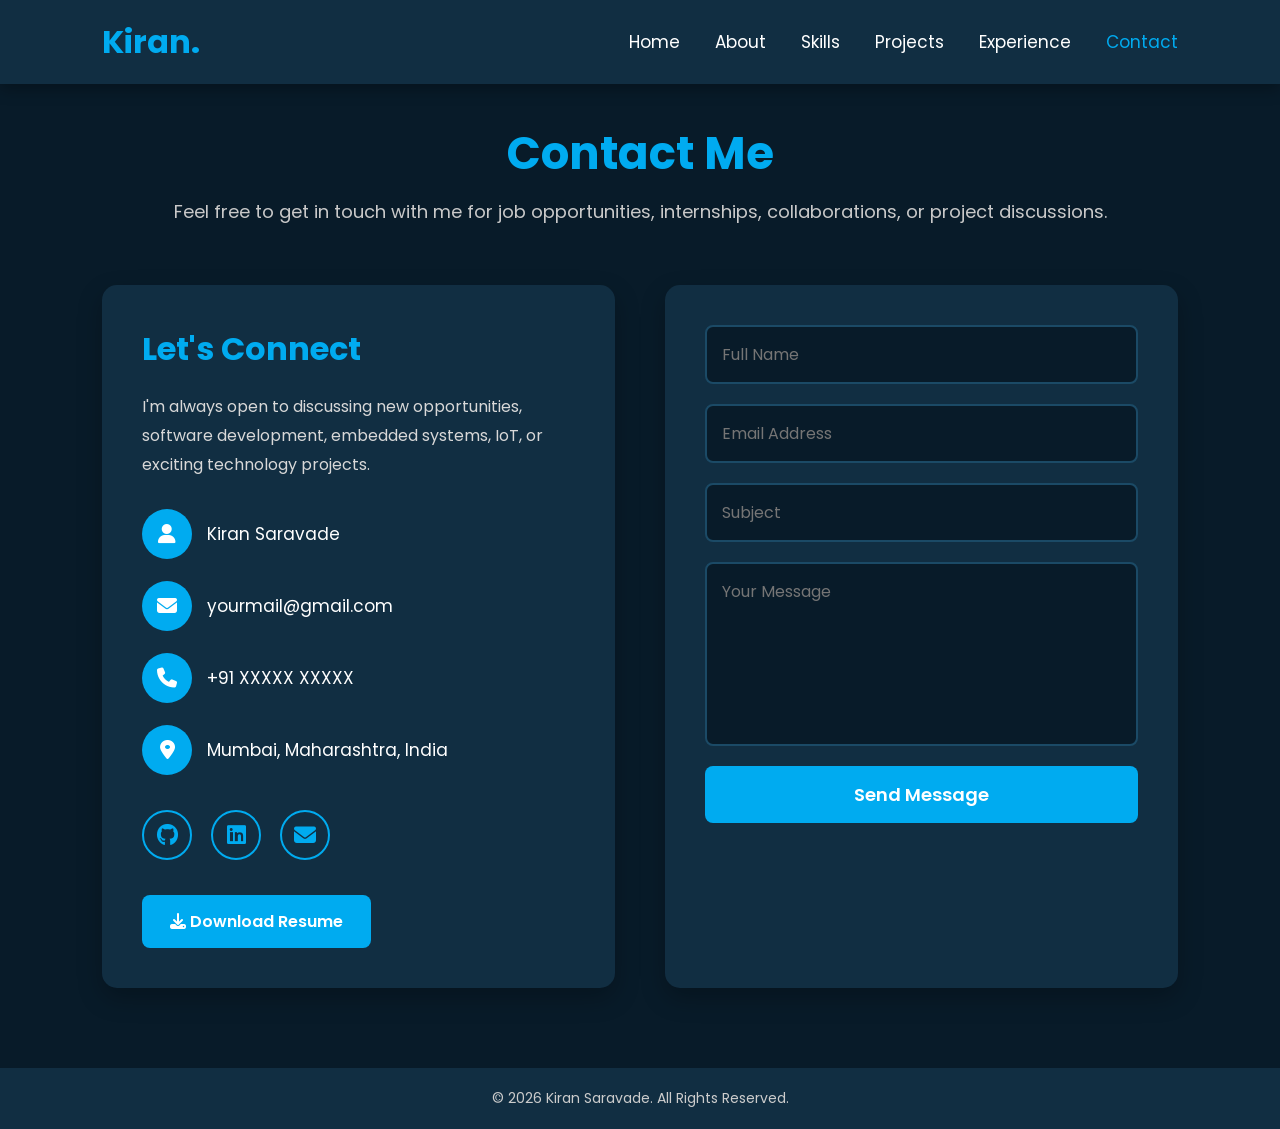
==== contact.html @ 33a6e01e "Initial Portfolio Website" ====
<!DOCTYPE html>
<html lang="en">

<head>

    <meta charset="UTF-8">
    <meta name="viewport" content="width=device-width, initial-scale=1.0">

    <title>Contact | Kiran Saravade</title>

    <link rel="stylesheet" href="style.css">

    <link href="https://fonts.googleapis.com/css2?family=Poppins:wght@300;400;500;600;700&display=swap" rel="stylesheet">

    <link rel="stylesheet"
        href="https://cdnjs.cloudflare.com/ajax/libs/font-awesome/6.6.0/css/all.min.css">

</head>

<body>

    <!-- Navigation -->

    <nav>

        <div class="logo">
            <a href="index.html">Kiran.</a>
        </div>

        <ul>

            <li><a href="index.html">Home</a></li>

            <li><a href="about.html">About</a></li>

            <li><a href="skills.html">Skills</a></li>

            <li><a href="projects.html">Projects</a></li>

            <li><a href="experience.html">Experience</a></li>

            <li><a href="contact.html" class="active">Contact</a></li>

        </ul>

    </nav>

    <!-- Contact Section -->

    <section class="contact-page">

        <h1 class="page-title">Contact Me</h1>

        <p class="page-subtitle">
            Feel free to get in touch with me for job opportunities, internships, collaborations, or project discussions.
        </p>

        <div class="contact-container">

            <!-- Left Side -->

            <div class="contact-info">

                <h2>Let's Connect</h2>

                <p>
                    I'm always open to discussing new opportunities, software development,
                    embedded systems, IoT, or exciting technology projects.
                </p>

                <div class="info-item">
                    <i class="fas fa-user"></i>
                    <span>Kiran Saravade</span>
                </div>

                <div class="info-item">
                    <i class="fas fa-envelope"></i>
                    <span>yourmail@gmail.com</span>
                </div>

                <div class="info-item">
                    <i class="fas fa-phone"></i>
                    <span>+91 XXXXX XXXXX</span>
                </div>

                <div class="info-item">
                    <i class="fas fa-map-marker-alt"></i>
                    <span>Mumbai, Maharashtra, India</span>
                </div>

                <div class="social-links">

                    <a href="https://github.com/yourusername" target="_blank">
                        <i class="fab fa-github"></i>
                    </a>

                    <a href="https://linkedin.com/in/yourprofile" target="_blank">
                        <i class="fab fa-linkedin"></i>
                    </a>

                    <a href="mailto:yourmail@gmail.com">
                        <i class="fas fa-envelope"></i>
                    </a>

                </div>

                <a href="assets/resume/Kiran_Saravade_Resume.pdf"
                    class="download-btn"
                    target="_blank">

                    <i class="fas fa-download"></i>
                    Download Resume

                </a>

            </div>

            <!-- Right Side -->

            <div class="contact-form">

                <form>

                    <input type="text" placeholder="Full Name" required>

                    <input type="email" placeholder="Email Address" required>

                    <input type="text" placeholder="Subject" required>

                    <textarea rows="6" placeholder="Your Message"></textarea>

                    <button type="submit">

                        Send Message

                    </button>

                </form>

            </div>

        </div>

    </section>
    <footer>

    <p>© 2026 Kiran Saravade. All Rights Reserved.</p>

</footer>

</body>

</html>
---- style.css ----
/* ===============================
   Google Font & Reset
================================ */

@import url('https://fonts.googleapis.com/css2?family=Poppins:wght@300;400;500;600;700&display=swap');

*{
    margin:0;
    padding:0;
    box-sizing:border-box;
    font-family:'Poppins',sans-serif;
}

html{
    scroll-behavior:smooth;
}

body{
    background:#081b29;
    color:#ffffff;
}

/* ===============================
   Navigation
================================ */

nav{
    position:fixed;
    top:0;
    left:0;
    width:100%;
    background:#112e42;
    display:flex;
    justify-content:space-between;
    align-items:center;
    padding:18px 8%;
    z-index:1000;
    box-shadow:0 5px 15px rgba(0,0,0,0.3);
}

.logo a{
    text-decoration:none;
    color:#00abf0;
    font-size:32px;
    font-weight:700;
}

nav ul{
    display:flex;
    list-style:none;
}

nav ul li{
    margin-left:35px;
}

nav ul li a{
    text-decoration:none;
    color:#ffffff;
    font-size:17px;
    transition:.3s;
}

nav ul li a:hover,
nav ul li a.active{
    color:#00abf0;
}

/* ===============================
   Hero Section
================================ */

.hero{
    width:100%;
    min-height:100vh;
    display:flex;
    justify-content:space-between;
    align-items:center;
    padding:120px 8%;
    gap:60px;
}

/* Left Side */

.hero-content{
    flex:1;
}

.hero-content h3{
    font-size:24px;
    color:#00abf0;
    margin-bottom:10px;
}

.hero-content h1{
    font-size:65px;
    margin-bottom:15px;
}

.hero-content h2{
    font-size:34px;
    color:#00abf0;
    margin-bottom:10px;
}

.hero-content h4{
    font-size:22px;
    color:#c7c7c7;
    margin-bottom:25px;
}

.hero-content p{
    color:#d8d8d8;
    line-height:1.8;
    font-size:17px;
    max-width:650px;
}

/* ===============================
   Buttons
================================ */

.hero-buttons{
    margin-top:35px;
    display:flex;
    gap:20px;
}

.btn{
    background:#00abf0;
    color:white;
    text-decoration:none;
    padding:14px 30px;
    border-radius:8px;
    font-weight:600;
    transition:.3s;
}

.btn:hover{
    background:#0096d6;
    transform:translateY(-5px);
}

.btn-outline{
    border:2px solid #00abf0;
    color:#00abf0;
    text-decoration:none;
    padding:14px 30px;
    border-radius:8px;
    font-weight:600;
    transition:.3s;
}

.btn-outline:hover{
    background:#00abf0;
    color:white;
}

/* ===============================
   Social Icons
================================ */

.social-icons{
    margin-top:40px;
}

.social-icons a{
    display:inline-flex;
    justify-content:center;
    align-items:center;
    width:50px;
    height:50px;
    border:2px solid #00abf0;
    border-radius:50%;
    color:#00abf0;
    font-size:22px;
    text-decoration:none;
    margin-right:15px;
    transition:.3s;
}

.social-icons a:hover{
    background:#00abf0;
    color:white;
    transform:translateY(-5px);
}

/* ===============================
   Profile Image
================================ */

.hero-image{
    flex:1;
    display:flex;
    justify-content:center;
}

.hero-image img{
    width:380px;
    height:380px;
    border-radius:50%;
    object-fit:cover;
    border:6px solid #00abf0;
    box-shadow:0 0 35px rgba(0,171,240,.5);
    transition:.4s;
}

.hero-image img:hover{
    transform:scale(1.05);
}

/* ===============================
   Responsive
================================ */

@media(max-width:992px){

nav{
    padding:15px 5%;
}

nav ul li{
    margin-left:18px;
}

.hero{
    flex-direction:column-reverse;
    text-align:center;
    padding-top:150px;
}

.hero-content h1{
    font-size:45px;
}

.hero-content h2{
    font-size:28px;
}

.hero-content h4{
    font-size:18px;
}

.hero-content p{
    margin:auto;
}

.hero-buttons{
    justify-content:center;
    flex-wrap:wrap;
}

.social-icons{
    text-align:center;
}

.hero-image img{
    width:280px;
    height:280px;
}

}
.hero-content{
    animation: slideLeft 1s ease;
}


.hero-image{
    animation: slideRight 1s ease;
}

@keyframes slideLeft{

    from{
        opacity:0;
        transform:translateX(-80px);
    }

    to{
        opacity:1;
        transform:translateX(0);
    }

}

@keyframes slideRight{

    from{
        opacity:0;
        transform:translateX(80px);
    }

    to{
        opacity:1;
        transform:translateX(0);
    }

}
footer{

    text-align:center;
    padding:20px;
    background:#112e42;
    color:#ccc;
    font-size:14px;

}
/* ==========================================
   ABOUT PAGE
========================================== */

.about{

    width:100%;

    min-height:100vh;

    background:#081b29;

    display:flex;

    justify-content:space-between;

    align-items:center;

    gap:60px;

    padding:120px 8% 80px;

}

/* About Image */

.about-image{

    flex:1;

    display:flex;

    justify-content:center;

    align-items:center;

}

.about-image img{

    width:350px;

    height:350px;

    object-fit:cover;

    border-radius:20px;

    border:5px solid #00abf0;

    box-shadow:0 0 30px rgba(0,171,240,.4);

    transition:.4s;

}

.about-image img:hover{

    transform:scale(1.05);

}

/* About Content */

.about-content{

    flex:1.5;

}

.about-content h1{

    font-size:45px;

    color:#00abf0;

    margin-bottom:25px;

}

.about-content p{

    color:#d8d8d8;

    font-size:17px;

    line-height:1.8;

    margin-bottom:20px;

    text-align:justify;

}

/* About Information Box */

.about-box{

    background:#112e42;

    padding:25px;

    margin-top:30px;

    border-radius:15px;

    border-left:5px solid #00abf0;

    transition:.3s;

}

.about-box:hover{

    transform:translateY(-5px);

    box-shadow:0 10px 20px rgba(0,171,240,.25);

}

.about-box h2{

    color:#00abf0;

    margin-bottom:15px;

    font-size:26px;

}

.about-box ul{

    padding-left:20px;

}

.about-box ul li{

    color:#ededed;

    margin-bottom:12px;

    font-size:17px;

}

.about-box p{

    margin:0;

}

/* Responsive */

@media(max-width:992px){

.about{

flex-direction:column;

text-align:center;

padding:140px 6% 60px;

}

.about-content{

width:100%;

}

.about-content p{

text-align:center;

}

.about-image img{

width:280px;

height:280px;

}

.about-box{

text-align:left;

}

}
/* ==========================================
   SKILLS PAGE
========================================== */

.skills-page{
    width: 100%;
    min-height: 100vh;
    background: #081b29;
    padding: 120px 8% 80px;
}

/* Page Heading */

.page-title{
    text-align: center;
    font-size: 45px;
    color: #00abf0;
    margin-bottom: 10px;
}

.page-subtitle{
    text-align: center;
    font-size: 18px;
    color: #c9c9c9;
    margin-bottom: 60px;
}

/* Skills Grid */

.skills-grid{
    display: grid;
    grid-template-columns: repeat(auto-fit, minmax(280px,1fr));
    gap: 30px;
}

/* Skill Card */

.skill-box{
    background: #112e42;
    border-radius: 15px;
    padding: 35px 25px;
    text-align: center;
    transition: 0.4s ease;
    border: 2px solid transparent;
}

.skill-box:hover{
    transform: translateY(-10px);
    border-color: #00abf0;
    box-shadow: 0 15px 30px rgba(0,171,240,.25);
}

/* Icon */

.skill-box i{
    font-size: 55px;
    color: #00abf0;
    margin-bottom: 20px;
    transition: .4s;
}

.skill-box:hover i{
    transform: scale(1.2);
}

/* Skill Name */

.skill-box h3{
    font-size: 24px;
    color: #ffffff;
    margin-bottom: 12px;
}

/* Description */

.skill-box p{
    color: #d8d8d8;
    font-size: 15px;
    line-height: 1.6;
    margin-bottom: 20px;
}

/* Progress Bar */

.skill-level{
    width:100%;
    height:8px;
    background:#1f465e;
    border-radius:20px;
    overflow:hidden;
}

.skill-progress{
    height:100%;
    background:#00abf0;
    border-radius:20px;
}

/* Progress Width */

.python{
    width:90%;
}

.flask{
    width:85%;
}

.html{
    width:90%;
}

.css{
    width:88%;
}

.javascript{
    width:70%;
}

.mysql{
    width:80%;
}

.embedded{
    width:90%;
}

.iot{
    width:85%;
}

.arduino{
    width:90%;
}

.github{
    width:85%;
}

.vscode{
    width:95%;
}

.kicad{
    width:75%;
}

/* Responsive */

@media(max-width:992px){

.skills-page{
    padding:120px 6% 60px;
}

.page-title{
    font-size:38px;
}

.page-subtitle{
    font-size:16px;
}

.skills-grid{
    grid-template-columns:1fr;
}

.skill-box{
    padding:30px 20px;
}

.skill-box i{
    font-size:50px;
}

.skill-box h3{
    font-size:22px;
}

}
/* ==========================================
   PROJECTS PAGE
========================================== */

.projects-page{
    width:100%;
    min-height:100vh;
    background:#081b29;
    padding:120px 8% 80px;
}

/* Projects Grid */

.projects-grid{
    display:grid;
    grid-template-columns:repeat(auto-fit,minmax(340px,1fr));
    gap:35px;
    margin-top:50px;
}

/* Project Card */

.project-card{
    background:#112e42;
    border-radius:18px;
    overflow:hidden;
    transition:.4s;
    border:2px solid transparent;
    box-shadow:0 10px 25px rgba(0,0,0,.25);
}

.project-card:hover{
    transform:translateY(-10px);
    border-color:#00abf0;
    box-shadow:0 18px 35px rgba(0,171,240,.25);
}

/* Project Image */

.project-card img{
    width:100%;
    height:220px;
    object-fit:cover;
    transition:.4s;
}

.project-card:hover img{
    transform:scale(1.05);
}

/* Content */

.project-content{
    padding:25px;
}

.project-content h2{
    color:#00abf0;
    font-size:24px;
    margin-bottom:15px;
}

.project-content p{
    color:#d8d8d8;
    line-height:1.8;
    font-size:15px;
    margin-bottom:20px;
}

/* Technology Tags */

.project-tags{
    display:flex;
    flex-wrap:wrap;
    gap:10px;
    margin-bottom:25px;
}

.project-tags span{
    background:#00abf0;
    color:#ffffff;
    padding:8px 15px;
    border-radius:30px;
    font-size:13px;
    font-weight:500;
}

/* Buttons */

.project-buttons{
    display:flex;
    gap:15px;
}

/* GitHub Button */

.github-btn{
    flex:1;
    text-align:center;
    text-decoration:none;
    background:#00abf0;
    color:#ffffff;
    padding:12px;
    border-radius:8px;
    font-weight:600;
    transition:.3s;
}

.github-btn:hover{
    background:#0089c2;
}

/* Demo Button */

.demo-btn{
    flex:1;
    text-align:center;
    text-decoration:none;
    border:2px solid #00abf0;
    color:#00abf0;
    padding:12px;
    border-radius:8px;
    font-weight:600;
    transition:.3s;
}

.demo-btn:hover{
    background:#00abf0;
    color:#ffffff;
}

/* Icons */

.project-buttons i{
    margin-right:8px;
}

/* Responsive */

@media(max-width:992px){

.projects-page{
    padding:120px 6% 60px;
}

.projects-grid{
    grid-template-columns:1fr;
}

.project-content h2{
    font-size:22px;
}

.project-buttons{
    flex-direction:column;
}

}
/* ==========================================
   EXPERIENCE PAGE
========================================== */

.experience-page{
    width:100%;
    min-height:100vh;
    background:#081b29;
    padding:120px 8% 80px;
}

/* Timeline */

.timeline{
    max-width:1000px;
    margin:50px auto 0;
    display:flex;
    flex-direction:column;
    gap:35px;
}

/* Experience Card */

.experience-card{
    display:flex;
    align-items:flex-start;
    gap:25px;
    background:#112e42;
    padding:30px;
    border-radius:15px;
    border-left:5px solid #00abf0;
    transition:0.4s;
    box-shadow:0 8px 20px rgba(0,0,0,.25);
}

.experience-card:hover{
    transform:translateY(-8px);
    box-shadow:0 15px 30px rgba(0,171,240,.25);
}

/* Icon */

.experience-icon{
    width:70px;
    height:70px;
    background:#00abf0;
    border-radius:50%;
    display:flex;
    justify-content:center;
    align-items:center;
    flex-shrink:0;
}

.experience-icon i{
    font-size:30px;
    color:#ffffff;
}

/* Content */

.experience-content{
    flex:1;
}

.experience-content h2{
    color:#00abf0;
    font-size:28px;
    margin-bottom:5px;
}

.experience-content h3{
    color:#ffffff;
    font-size:20px;
    margin-bottom:8px;
    font-weight:500;
}

.experience-date{
    display:inline-block;
    background:#00abf0;
    color:#ffffff;
    padding:6px 14px;
    border-radius:20px;
    font-size:14px;
    margin-bottom:18px;
}

.experience-content ul{
    padding-left:20px;
}

.experience-content ul li{
    color:#d8d8d8;
    margin-bottom:12px;
    line-height:1.7;
    font-size:16px;
}

/* Responsive */

@media(max-width:992px){

.experience-page{
    padding:120px 6% 60px;
}

.timeline{
    gap:25px;
}

.experience-card{
    flex-direction:column;
    text-align:center;
}

.experience-icon{
    margin:auto;
}

.experience-content ul{
    text-align:left;
}

.experience-content h2{
    font-size:24px;
}

.experience-content h3{
    font-size:18px;
}

}
/* ==========================================
   CONTACT PAGE
========================================== */

.contact-page{
    width:100%;
    min-height:100vh;
    background:#081b29;
    padding:120px 8% 80px;
}

/* Contact Container */

.contact-container{
    display:grid;
    grid-template-columns:1fr 1fr;
    gap:50px;
    margin-top:50px;
}

/* ===============================
   Contact Information
================================ */

.contact-info{
    background:#112e42;
    padding:40px;
    border-radius:15px;
    box-shadow:0 10px 25px rgba(0,0,0,.25);
}

.contact-info h2{
    color:#00abf0;
    font-size:32px;
    margin-bottom:20px;
}

.contact-info p{
    color:#d8d8d8;
    line-height:1.8;
    margin-bottom:30px;
}

/* Contact Details */

.info-item{
    display:flex;
    align-items:center;
    gap:15px;
    margin-bottom:22px;
}

.info-item i{
    width:50px;
    height:50px;
    background:#00abf0;
    color:#fff;
    border-radius:50%;
    display:flex;
    justify-content:center;
    align-items:center;
    font-size:20px;
}

.info-item span{
    color:#ffffff;
    font-size:17px;
}

/* ===============================
   Social Icons
================================ */

.social-links{
    margin:35px 0;
}

.social-links a{
    display:inline-flex;
    justify-content:center;
    align-items:center;
    width:50px;
    height:50px;
    margin-right:15px;
    border:2px solid #00abf0;
    border-radius:50%;
    color:#00abf0;
    font-size:22px;
    transition:.3s;
    text-decoration:none;
}

.social-links a:hover{
    background:#00abf0;
    color:#ffffff;
    transform:translateY(-5px);
}

/* Resume Button */

.download-btn{
    display:inline-block;
    background:#00abf0;
    color:#ffffff;
    padding:14px 28px;
    border-radius:8px;
    text-decoration:none;
    font-weight:600;
    transition:.3s;
}

.download-btn:hover{
    background:#008bc7;
}

/* ===============================
   Contact Form
================================ */

.contact-form{
    background:#112e42;
    padding:40px;
    border-radius:15px;
    box-shadow:0 10px 25px rgba(0,0,0,.25);
}

.contact-form form{
    display:flex;
    flex-direction:column;
}

.contact-form input,
.contact-form textarea{
    width:100%;
    padding:15px;
    margin-bottom:20px;
    background:#081b29;
    border:2px solid #1b4a66;
    border-radius:8px;
    color:#ffffff;
    font-size:16px;
    outline:none;
    transition:.3s;
}

.contact-form input:focus,
.contact-form textarea:focus{
    border-color:#00abf0;
}

.contact-form textarea{
    resize:none;
}

/* Button */

.contact-form button{
    background:#00abf0;
    color:#ffffff;
    border:none;
    padding:15px;
    font-size:18px;
    font-weight:600;
    border-radius:8px;
    cursor:pointer;
    transition:.3s;
}

.contact-form button:hover{
    background:#008bc7;
    transform:translateY(-3px);
}

/* ===============================
   Responsive
================================ */

@media(max-width:992px){

.contact-page{
    padding:120px 6% 60px;
}

.contact-container{
    grid-template-columns:1fr;
}

.contact-info,
.contact-form{
    padding:30px;
}

.contact-info h2{
    font-size:28px;
}

.info-item span{
    font-size:16px;
}

.social-links{
    text-align:center;
}

.download-btn{
    display:block;
    text-align:center;
}

}
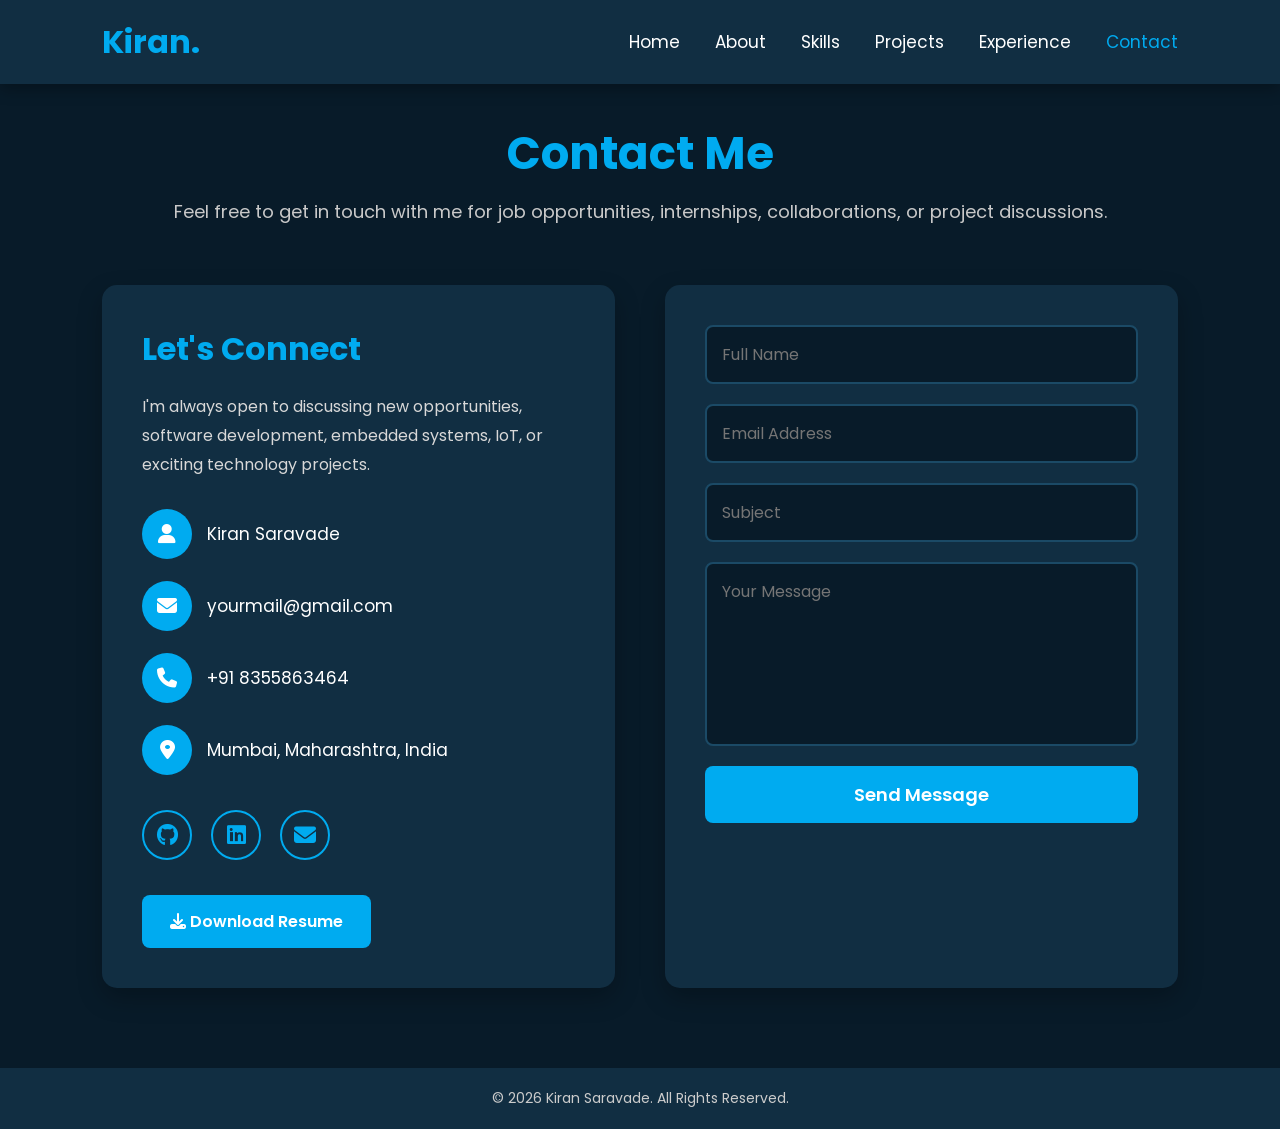
==== commit 209f23e7: "Update contact information and social links" ====
--- a/contact.html
+++ b/contact.html
@@ -80,7 +80,7 @@
 
                 <div class="info-item">
                     <i class="fas fa-phone"></i>
-                    <span>+91 XXXXX XXXXX</span>
+                    <span>+91 8355863464</span>
                 </div>
 
                 <div class="info-item">
@@ -90,15 +90,15 @@
 
                 <div class="social-links">
 
-                    <a href="https://github.com/yourusername" target="_blank">
+                    <a href="https://github.com/kiru-08" target="_blank">
                         <i class="fab fa-github"></i>
                     </a>
 
-                    <a href="https://linkedin.com/in/yourprofile" target="_blank">
+                    <a href="https://linkedin.com/in/kiran-saravade" target="_blank">
                         <i class="fab fa-linkedin"></i>
                     </a>
 
-                    <a href="mailto:yourmail@gmail.com">
+                    <a href="kiran.saravade143@gmail.com">
                         <i class="fas fa-envelope"></i>
                     </a>
 
@@ -150,4 +150,4 @@
 
 </body>
 
-</html>+</html>
--- a/style.css
+++ b/style.css
@@ -326,20 +326,6 @@
     gap:60px;
 
     padding:120px 8% 80px;
-
-}
-
-/* About Image */
-
-.about-image{
-
-    flex:1;
-
-    display:flex;
-
-    justify-content:center;
-
-    align-items:center;
 
 }
 
@@ -1178,4 +1164,4 @@
     text-align:center;
 }
 
-}+}
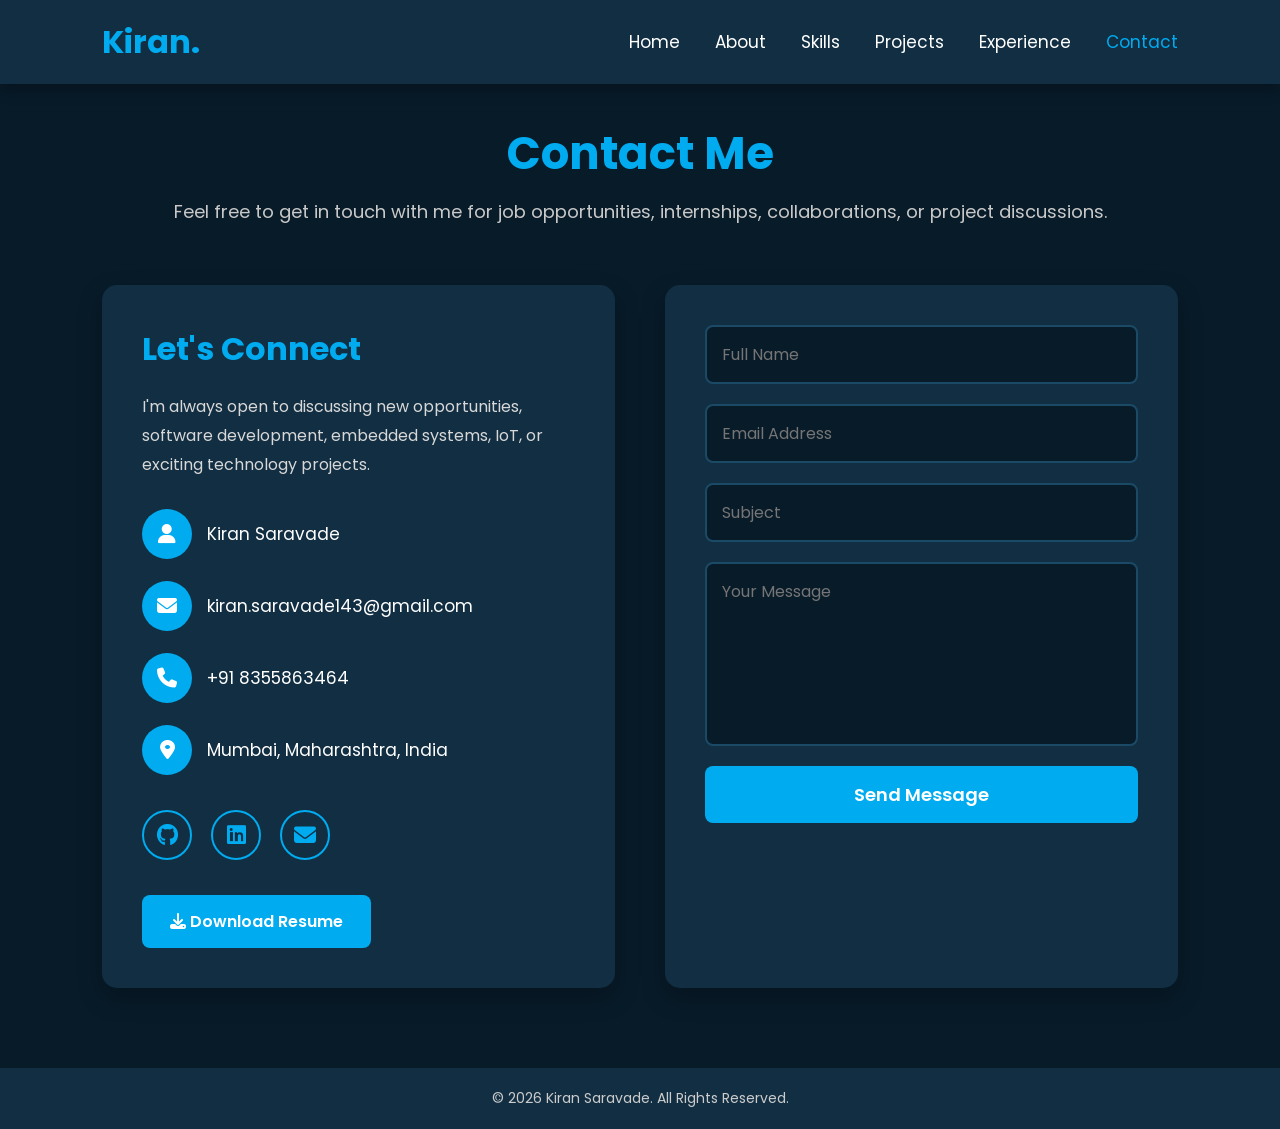
==== commit eefac51c: "Update email address in contact.html" ====
--- a/contact.html
+++ b/contact.html
@@ -75,7 +75,7 @@
 
                 <div class="info-item">
                     <i class="fas fa-envelope"></i>
-                    <span>yourmail@gmail.com</span>
+                    <span>kiran.saravade143@gmail.com</span>
                 </div>
 
                 <div class="info-item">
